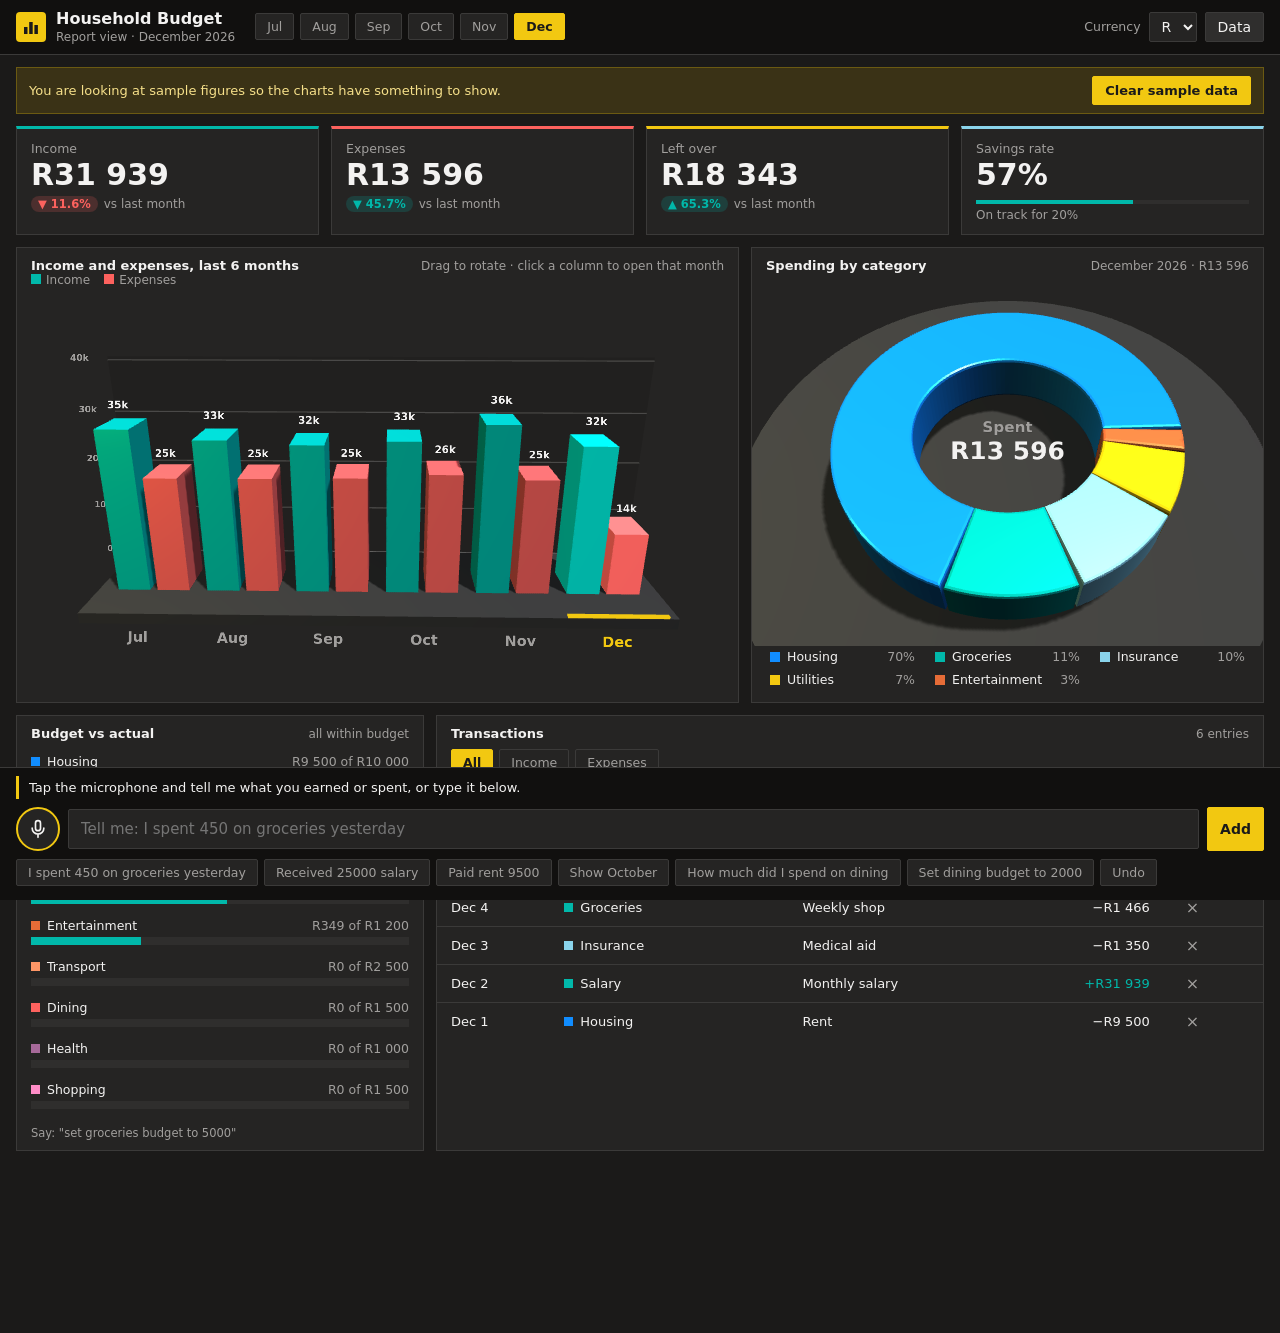
==== site/budget.html @ 0591cc4d "Add J.A.R.V.I.S. HUD page with 3D arc reactor and embedded Household Budget; cyan HUD skin Co-Author" ====
<!DOCTYPE html>
<html lang="en">
<head>
<meta charset="utf-8">
<meta name="viewport" content="width=device-width, initial-scale=1">
<title>Household Budget 3D</title>
<style>
/* Layout idea: Power BI report canvas. Header with slicers, KPI cards, two 3D visuals, budget bars, transaction table, talk bar pinned at the bottom. */
:root{
  --canvas:#1b1a19; --tile:#252423; --tile2:#2f2e2d; --line:#3b3a39;
  --text:#f3f2f1; --muted:#a19f9d; --accent:#f2c811; --good:#01b8aa; --bad:#fd625e; --warn:#fe9666;
  --font:"Segoe UI","Selawik",system-ui,-apple-system,"Helvetica Neue",Arial,sans-serif;
  color-scheme:dark;
}
*{box-sizing:border-box}
html,body{margin:0;background:var(--canvas);color:var(--text);font-family:var(--font);font-size:14px;-webkit-text-size-adjust:100%}
body{padding-bottom:170px}
button,input,select,textarea{font:inherit;color:inherit}
button{cursor:pointer}
:focus-visible{outline:2px solid var(--accent);outline-offset:2px}
.num{font-variant-numeric:tabular-nums}

header{display:flex;flex-wrap:wrap;align-items:center;gap:12px 20px;padding:10px 16px;background:#11100f;border-bottom:1px solid var(--line);position:sticky;top:0;z-index:20}
.brand{display:flex;align-items:center;gap:10px;min-width:0}
.logo{width:30px;height:30px;border-radius:4px;background:var(--accent);display:grid;place-items:center}
.brand h1{font-size:16px;font-weight:600;margin:0;line-height:1.1}
.brand small{color:var(--muted);font-size:12px}
.slicers{display:flex;flex-wrap:wrap;gap:6px;align-items:center;flex:1}
.chip{background:var(--tile);border:1px solid var(--line);border-radius:2px;padding:5px 11px;font-size:12.5px;color:var(--muted)}
.chip:hover{border-color:var(--muted);color:var(--text)}
.chip[aria-pressed="true"]{background:var(--accent);border-color:var(--accent);color:#1b1a19;font-weight:600}
.tools{display:flex;gap:8px;align-items:center;flex-wrap:wrap}
select{background:var(--tile);border:1px solid var(--line);border-radius:2px;padding:5px 8px}
details.data{position:relative}
details.data summary{list-style:none;cursor:pointer}
details.data summary::-webkit-details-marker{display:none}
details.data .pop{position:absolute;right:0;top:36px;width:min(320px,86vw);background:var(--tile2);border:1px solid var(--line);padding:12px;display:grid;gap:8px;z-index:30;box-shadow:0 12px 32px rgba(0,0,0,.5)}
.pop textarea{width:100%;height:80px;background:var(--canvas);border:1px solid var(--line);padding:6px;font-size:12px;resize:vertical}
.btn{background:var(--tile2);border:1px solid var(--line);border-radius:2px;padding:6px 12px}
.btn:hover{border-color:var(--accent)}
.btn.primary{background:var(--accent);color:#1b1a19;border-color:var(--accent);font-weight:600}

.sample{display:none;margin:12px 16px 0;padding:8px 12px;background:#3a3216;border:1px solid #6b5a12;color:#f6e08a;font-size:13px;align-items:center;gap:12px;flex-wrap:wrap}
.sample.on{display:flex}
.sample button{margin-left:auto}

main{padding:12px 16px;display:grid;gap:12px;grid-template-columns:repeat(12,minmax(0,1fr))}
.tile{background:var(--tile);border:1px solid var(--line);min-width:0;display:flex;flex-direction:column}
.tile>h2{margin:0;padding:10px 14px 0;font-size:13px;font-weight:600;display:flex;justify-content:space-between;gap:8px;align-items:center}
.tile>h2 span{color:var(--muted);font-weight:400;font-size:12px}
.kpi{grid-column:span 3;padding:12px 14px;gap:2px}
.kpi .l{color:var(--muted);font-size:12.5px}
.kpi .v{font-size:30px;font-weight:600;line-height:1.15}
.kpi .d{font-size:12px;color:var(--muted);display:flex;gap:6px;align-items:center;margin-top:2px}
.pill{padding:1px 7px;border-radius:9px;font-size:11.5px;font-weight:600}
.pill.good{background:rgba(1,184,170,.18);color:var(--good)}
.pill.bad{background:rgba(253,98,94,.18);color:var(--bad)}
.pill.flat{background:var(--tile2);color:var(--muted)}
.kpi .bar{height:4px;background:var(--tile2);margin-top:6px}
.kpi .bar i{display:block;height:100%;background:var(--good)}
.kpi.inc{border-top:3px solid var(--good)}.kpi.exp{border-top:3px solid var(--bad)}.kpi.net{border-top:3px solid var(--accent)}.kpi.rate{border-top:3px solid #8ad4eb}

.vis{position:relative;flex:1;min-height:340px;touch-action:pan-y}
.vis canvas{display:block;width:100%;height:100%;cursor:grab}
.vis canvas:active{cursor:grabbing}
.nogl{padding:24px;color:var(--muted)}
.tip{position:absolute;pointer-events:none;background:#11100f;border:1px solid var(--line);padding:6px 9px;font-size:12px;white-space:nowrap;opacity:0;transform:translate(10px,10px);z-index:5}
.tip b{display:block;font-size:13px}
.legend{display:flex;gap:14px;font-size:12px;color:var(--muted);padding:0 14px 10px}
.legend i{display:inline-block;width:10px;height:10px;margin-right:5px}
.hint{color:var(--muted);font-size:11.5px;padding:0 14px 10px}
.c-bars{grid-column:span 7}
.c-donut{grid-column:span 5}
.dleg{display:grid;grid-template-columns:repeat(auto-fill,minmax(150px,1fr));gap:2px 12px;padding:0 14px 12px}
.dleg button{background:none;border:0;border-radius:2px;display:flex;align-items:center;gap:7px;padding:3px 4px;text-align:left;font-size:12.5px;width:100%}
.dleg button:hover,.dleg button.on{background:var(--tile2)}
.dleg i{width:10px;height:10px;flex:none}
.dleg em{margin-left:auto;font-style:normal;color:var(--muted)}

.c-bud{grid-column:span 4}
.c-tx{grid-column:span 8}
.brow{padding:7px 14px;display:grid;gap:4px}
.brow .t{display:flex;justify-content:space-between;gap:8px;font-size:12.5px}
.brow .t span:last-child{color:var(--muted)}
.brow .track{height:8px;background:var(--tile2);position:relative}
.brow .track i{position:absolute;inset:0 auto 0 0}
.bwrap{padding:6px 0 10px;max-height:420px;overflow:auto}
.txhead{display:flex;flex-wrap:wrap;gap:6px;padding:8px 14px 0;align-items:center}
.twrap{overflow:auto;max-height:420px;margin-top:8px}
table{border-collapse:collapse;width:100%;font-size:13px}
th{position:sticky;top:0;background:var(--tile2);text-align:left;font-weight:600;padding:7px 14px;color:var(--muted);font-size:12px;white-space:nowrap}
td{padding:7px 14px;border-top:1px solid var(--line);white-space:nowrap}
td.r,th.r{text-align:right}
td.note{white-space:normal;min-width:120px}
.dot{display:inline-block;width:9px;height:9px;margin-right:7px}
.in{color:var(--good)}.out{color:var(--text)}
tr.flash td{animation:fl 1.6s ease-out}
@keyframes fl{from{background:rgba(242,200,17,.35)}to{background:transparent}}
.del{background:none;border:0;color:var(--muted);padding:2px 8px;font-size:16px}
.del:hover{color:var(--bad)}
.empty{padding:24px 14px;color:var(--muted)}

.talk{position:fixed;left:0;right:0;bottom:0;background:#11100f;border-top:1px solid var(--line);z-index:40;padding:8px 16px 12px}
.feed{display:flex;flex-direction:column;gap:4px;max-height:84px;overflow:hidden;justify-content:flex-end;margin-bottom:8px;font-size:13px}
.msg{padding:4px 10px;max-width:min(760px,100%);border-left:3px solid var(--line);color:var(--muted)}
.msg.bot{border-left-color:var(--accent);color:var(--text)}
.row{display:flex;gap:8px;align-items:center}
.row input[type=text]{flex:1;min-width:0;background:var(--tile);border:1px solid var(--line);padding:10px 12px;border-radius:2px;font-size:15px}
.mic{width:44px;height:44px;border-radius:50%;border:2px solid var(--accent);background:var(--tile);display:grid;place-items:center;flex:none;position:relative}
.mic.live{background:var(--accent);color:#1b1a19}
.mic.live::after{content:"";position:absolute;inset:-7px;border-radius:50%;border:2px solid var(--accent);animation:pulse 1.2s infinite}
@keyframes pulse{from{transform:scale(.9);opacity:.9}to{transform:scale(1.25);opacity:0}}
.sugg{display:flex;gap:6px;margin-top:8px;overflow-x:auto;padding-bottom:2px}
.sugg .chip{white-space:nowrap;flex:none}

@media (max-width:1000px){
  .kpi{grid-column:span 6}
  .c-bars,.c-donut,.c-bud,.c-tx{grid-column:span 12}
}
@media (max-width:520px){
  .kpi .v{font-size:24px}
  .vis{min-height:300px}
  .logo{display:none}
}
@media (prefers-reduced-motion:reduce){tr.flash td{animation:none}.mic.live::after{animation:none}}
</style>
</head>
<body>
<header>
  <div class="brand">
    <div class="logo" aria-hidden="true"><svg width="18" height="18" viewBox="0 0 18 18"><rect x="2" y="9" width="3.5" height="7" fill="#1b1a19"/><rect x="7.2" y="4" width="3.5" height="12" fill="#1b1a19"/><rect x="12.4" y="7" width="3.5" height="9" fill="#1b1a19"/></svg></div>
    <div><h1>Household Budget</h1><small id="sub">Report view</small></div>
  </div>
  <div class="slicers" id="slicers" role="group" aria-label="Month"></div>
  <div class="tools">
    <label for="cur" class="chip" style="border:0;background:none;padding:0">Currency</label>
    <select id="cur"><option>R</option><option>€</option><option>$</option><option>£</option></select>
    <details class="data">
      <summary class="btn">Data</summary>
      <div class="pop">
        <button class="btn" id="copyb">Copy backup</button>
        <textarea id="backup" placeholder="Paste a backup here to restore" aria-label="Backup text"></textarea>
        <button class="btn" id="restore">Restore from text</button>
        <small style="color:var(--muted)">Entries are saved in this browser. Copy a backup now and then.</small>
      </div>
    </details>
  </div>
</header>

<div class="sample" id="sample"><span>You are looking at sample figures so the charts have something to show.</span><button class="btn primary" id="clearsample">Clear sample data</button></div>

<main>
  <section class="tile kpi inc"><div class="l">Income</div><div class="v num" id="k-inc">0</div><div class="d" id="d-inc"></div></section>
  <section class="tile kpi exp"><div class="l">Expenses</div><div class="v num" id="k-exp">0</div><div class="d" id="d-exp"></div></section>
  <section class="tile kpi net"><div class="l">Left over</div><div class="v num" id="k-net">0</div><div class="d" id="d-net"></div></section>
  <section class="tile kpi rate"><div class="l">Savings rate</div><div class="v num" id="k-rate">0%</div><div class="bar"><i id="b-rate" style="width:0"></i></div><div class="d" id="d-rate"></div></section>

  <section class="tile c-bars">
    <h2>Income and expenses, last 6 months <span>Drag to rotate · click a column to open that month</span></h2>
    <div class="legend"><span><i style="background:#01b8aa"></i>Income</span><span><i style="background:#fd625e"></i>Expenses</span></div>
    <div class="vis" id="vis-bars"><div class="tip" id="tip-bars"></div></div>
  </section>

  <section class="tile c-donut">
    <h2>Spending by category <span id="don-sub"></span></h2>
    <div class="vis" id="vis-donut" style="min-height:300px"><div class="tip" id="tip-donut"></div></div>
    <div class="dleg" id="dleg"></div>
  </section>

  <section class="tile c-bud">
    <h2>Budget vs actual <span id="bud-sub"></span></h2>
    <div class="bwrap" id="bud"></div>
    <div class="hint">Say: "set groceries budget to 5000"</div>
  </section>

  <section class="tile c-tx">
    <h2>Transactions <span id="tx-sub"></span></h2>
    <div class="txhead" id="txhead"></div>
    <div class="twrap"><table><thead><tr><th>Date</th><th>Category</th><th>Note</th><th class="r">Amount</th><th></th></tr></thead><tbody id="tbody"></tbody></table><div class="empty" id="txempty" hidden>No entries match. Tell me what you earned or spent.</div></div>
  </section>
</main>

<div class="talk">
  <div class="feed" id="feed" aria-live="polite"></div>
  <div class="row">
    <button class="mic" id="mic" aria-label="Start voice entry" hidden><svg width="20" height="20" viewBox="0 0 24 24" fill="none" stroke="currentColor" stroke-width="2" stroke-linecap="round"><rect x="9" y="2" width="6" height="12" rx="3"/><path d="M5 11a7 7 0 0 0 14 0M12 18v4"/></svg></button>
    <input type="text" id="cmd" autocomplete="off" placeholder="Tell me: I spent 450 on groceries yesterday" aria-label="Type or dictate a command">
    <button class="btn primary" id="send" style="height:44px">Add</button>
  </div>
  <div class="sugg" id="sugg"></div>
</div>

<script src="vendor/three-r128.min.js"></script>
<script>
(function(){
'use strict';
var $=function(s){return document.querySelector(s)};
var p2=function(n){return String(n).padStart(2,'0')};
var MN=['january','february','march','april','may','june','july','august','september','october','november','december'];
var WD=['sunday','monday','tuesday','wednesday','thursday','friday','saturday'];

/* ---------- categories ---------- */
var EXP={
 'Housing':{c:'#118dff',re:/rent|mortgage|\bbond\b|levy|levies|home loan|property|repair|maintenance|plumber|garden/},
 'Insurance':{c:'#8ad4eb',re:/insurance|medical aid|premium|assurance|policy/},
 'Groceries':{c:'#01b8aa',re:/grocer|supermarket|woolworths|checkers|pick n pay|\bspar\b|shoprite|aldi|lidl|colruyt|delhaize|carrefour|food shop|market/},
 'Utilities':{c:'#f2c811',re:/electric|water|internet|wifi|fibre|fiber|phone|airtime|\bdata\b|\bgas\b|utilit|municipal|\brates\b|\bbill/},
 'Transport':{c:'#fe9666',re:/fuel|petrol|diesel|uber|bolt|taxi|\bbus\b|train|parking|\btoll|\bcar\b|licen[cs]e|flight|ticket/},
 'Dining':{c:'#fd625e',re:/restaurant|dinner|lunch|coffee|takeaway|takeout|cafe|café|pizza|burger|breakfast|drinks|eating out|\bbar\b|\bpub\b/},
 'Health':{c:'#a66999',re:/doctor|pharmac|medicine|medical|dentist|hospital|chemist|clinic|gym|optom|glasses/},
 'Entertainment':{c:'#e66c37',re:/movie|cinema|netflix|spotify|subscription|concert|game|holiday|vacation|trip|entertain|dstv|stream|hobby/},
 'Education':{c:'#b58bff',re:/school|\bfees\b|tuition|\bbooks?\b|course|universit|college|uniform|stationery/},
 'Shopping':{c:'#ff8dc7',re:/clothes|clothing|shoes|shopping|amazon|gift|furniture|electronics|shirt|dress|temu/},
 'Debt & Savings':{c:'#9ad27b',re:/loan|credit card|debt|saving|retirement|invest|instal?lment/},
 'Other':{c:'#7f8c8d',re:/$^/}
};
var INC={
 'Freelance':/freelanc|client|invoice|side hustle|consult|gig|commission/,
 'Investments':/dividend|interest|invest|rental|tenant|shares|stock|crypto/,
 'Salary':/salary|wage|pension|pay ?check|paycheque|payday|\bpay\b|bonus|stipend/,
 'Other income':/$^/
};
var CATCOL=function(c){return EXP[c]?EXP[c].c:'#01b8aa'};
var INCRE=/earn|receiv|got paid|salary|wage|pension|income|bonus|pay ?check|paycheque|payday|freelanc|dividend|interest|refund|deposit|sold|rental|tenant|commission|allowance|grant|cashback/;

/* ---------- pure parsing ---------- */
function catOf(text,type){
  var k,map=type==='income'?INC:EXP;
  for(k in map){var re=type==='income'?map[k]:map[k].re;if(re.test(text))return k}
  return type==='income'?'Other income':'Other';
}
var AMT=/(\d{1,3}(?:[ ,]\d{3})+|\d+)(?:\.(\d{1,2}))?\s*(k\b|thousand|grand|m\b|million)?/i;
function parseAmount(str){
  var m=AMT.exec(str);if(!m)return null;
  var n=parseFloat(m[1].replace(/[ ,]/g,'')+(m[2]?'.'+m[2]:''));
  var u=(m[3]||'').toLowerCase();
  if(u==='k'||u==='thousand'||u==='grand')n*=1000;else if(u==='m'||u==='million')n*=1e6;
  return {value:n,text:m[0]};
}
function iso(d){return d.getFullYear()+'-'+p2(d.getMonth()+1)+'-'+p2(d.getDate())}
function addDays(d,n){var x=new Date(d.getFullYear(),d.getMonth(),d.getDate()+n);return x}
function dateFrom(clause,today){
  var m,d;
  if(/day before yesterday/.test(clause))return {iso:iso(addDays(today,-2)),cut:/day before yesterday/};
  if(/yesterday/.test(clause))return {iso:iso(addDays(today,-1)),cut:/yesterday/};
  if(m=/(\d+)\s+days?\s+ago/.exec(clause))return {iso:iso(addDays(today,-parseInt(m[1],10))),cut:/(\d+)\s+days?\s+ago/};
  if(m=/\b(?:last |on |this )?(sunday|monday|tuesday|wednesday|thursday|friday|saturday)\b/.exec(clause)){
    var diff=(today.getDay()-WD.indexOf(m[1])+7)%7;if(diff===0&&/last /.test(m[0]))diff=7;
    return {iso:iso(addDays(today,-diff)),cut:new RegExp(m[0])};
  }
  var mr='('+MN.join('|')+')';
  var re1=new RegExp('\\b(?:on )?(?:the )?(\\d{1,2})(?:st|nd|rd|th)?\\s+(?:of\\s+)?'+mr+'\\b');
  var re2=new RegExp('\\b(?:on )?'+mr+'\\s+(\\d{1,2})(?:st|nd|rd|th)?\\b');
  var mo,day;
  if(m=re1.exec(clause)){day=+m[1];mo=MN.indexOf(m[2]);}
  else if(m=re2.exec(clause)){mo=MN.indexOf(m[1]);day=+m[2];}
  if(m&&day>=1&&day<=31){
    var y=today.getFullYear();d=new Date(y,mo,day);if(d>today)d=new Date(y-1,mo,day);
    return {iso:iso(d),cut:new RegExp(m[0])};
  }
  if(m=/\bon (?:the )?(\d{1,2})(?:st|nd|rd|th)\b/.exec(clause)||/\b(\d{1,2})(?:st|nd|rd|th)\b/.exec(clause)){
    day=+m[1];d=new Date(today.getFullYear(),today.getMonth(),day);if(d>today)d=new Date(today.getFullYear(),today.getMonth()-1,day);
    return {iso:iso(d),cut:new RegExp(m[0])};
  }
  if(/\btoday\b|\bthis morning\b|\btonight\b/.test(clause))return {iso:iso(today),cut:/today|this morning|tonight/};
  return null;
}
var STOP=/\b(i|we|my|our|the|a|an|of|to|on|for|from|at|in|just|spent|spend|paid|pay|bought|buy|got|get|received|receive|earned|earn|add|added|expense|income|cost|me|was|were|is|rands?|euros?|dollars?|pounds?|bucks|and|with|today|yesterday|please|new)\b/g;
function parseEntries(text,today){
  var clauses=text.toLowerCase().split(/\s*(?:,(?!\d{3}\b)|;|\band then\b|\bthen\b|\balso\b|\band\b)\s*/);
  var out=[];
  clauses.forEach(function(c){
    if(!c)return;
    c=c.replace(/[€$£]\s*(?=\d)/g,'').replace(/\br\s*(?=\d)/g,'');
    var dt=dateFrom(c,today),cl=c;
    if(dt)cl=c.replace(dt.cut,' ');
    var a=parseAmount(cl);if(!a||a.value<=0)return;
    var type=INCRE.test(c)&&!/\b(paid|spent|bought)\b/.test(c.replace(/got paid/,''))||/got paid|received/.test(c)?'income':'expense';
    if(/\b(rent|bill|fee)\b/.test(c)&&/\b(paid|pay)\b/.test(c)&&!/got paid/.test(c))type='expense';
    var cat=catOf(c,type);
    var note=cl.replace(a.text,' ').replace(STOP,' ').replace(/\s+/g,' ').trim();
    if(!note)note=cat;
    note=note.charAt(0).toUpperCase()+note.slice(1);
    out.push({type:type,amount:Math.round(a.value*100)/100,cat:cat,note:note,date:dt?dt.iso:iso(today)});
  });
  return out;
}

/* ---------- state ---------- */
var S=null;
function mkOf(d){return d.getFullYear()+'-'+p2(d.getMonth()+1)}
function seed(){
  var r=7,rnd=function(){r=(r*16807)%2147483647;return r/2147483647};
  var tx=[],id=1,today=new Date();
  for(var k=5;k>=0;k--){
    (function(k){
      var d0=new Date(today.getFullYear(),today.getMonth()-k,1),y=d0.getFullYear(),m=d0.getMonth();
      var last=k===0?today.getDate():new Date(y,m+1,0).getDate();
      var add=function(type,cat,note,day,amt){if(day>last)return;tx.push({id:id++,type:type,cat:cat,note:note,amount:Math.round(amt),date:y+'-'+p2(m+1)+'-'+p2(day),sample:true})};
      add('income','Salary','Monthly salary',2,31500+rnd()*500);
      if(rnd()>.35)add('income','Freelance','Design client',14,2500+rnd()*3000);
      if(k%2===0)add('income','Investments','Dividends',19,600+rnd()*500);
      add('expense','Housing','Rent',1,9500);
      add('expense','Insurance','Medical aid',3,1350);
      add('expense','Utilities','Electricity',6,900+rnd()*400);
      add('expense','Utilities','Fibre internet',8,899);
      [4,11,18,25].forEach(function(dd){add('expense','Groceries','Weekly shop',dd,1100+rnd()*900)});
      [7,21].forEach(function(dd){add('expense','Transport','Fuel',dd,850+rnd()*300)});
      [9,16,23].forEach(function(dd){add('expense','Dining','Eating out',dd,250+rnd()*450)});
      add('expense','Health','Pharmacy',12,200+rnd()*400);
      add('expense','Entertainment','Streaming',5,349);
      if(rnd()>.5)add('expense','Entertainment','Weekend trip',20,1200+rnd()*800);
      add('expense','Shopping','Clothes',15,400+rnd()*1200);
    })(k);
  }
  return {v:1,tx:tx,nextId:id,currency:'R',month:mkOf(today),sample:true,
    budgets:{Housing:10000,Groceries:4500,Utilities:1800,Transport:2500,Dining:1500,Health:1000,Insurance:1500,Entertainment:1200,Shopping:1500}};
}
function load(){
  try{var s=JSON.parse(localStorage.getItem('hbudget3d'));if(s&&Array.isArray(s.tx))return s}catch(e){}
  return seed();
}
function save(){try{localStorage.setItem('hbudget3d',JSON.stringify(S))}catch(e){}}
S=load();
var catFilter=null,typeFilter='all',flashId=null;

/* ---------- derived ---------- */
function shiftMonth(mk,n){var y=+mk.slice(0,4),m=+mk.slice(5,7)-1+n;return mkOf(new Date(y,m,1))}
function lastMonths(mk,n){var a=[];for(var i=n-1;i>=0;i--)a.push(shiftMonth(mk,-i));return a}
function totals(mk){
  var inc=0,exp=0,by={};
  S.tx.forEach(function(t){
    if(t.date.slice(0,7)!==mk)return;
    if(t.type==='income')inc+=t.amount;else{exp+=t.amount;by[t.cat]=(by[t.cat]||0)+t.amount}
  });
  return {inc:inc,exp:exp,by:by};
}
function mLabel(mk,long){var d=new Date(+mk.slice(0,4),+mk.slice(5,7)-1,1);return d.toLocaleString('en',long?{month:'long',year:'numeric'}:{month:'short'})}
function money(n){var neg=n<0;var s=Math.round(Math.abs(n)).toString().replace(/\B(?=(\d{3})+(?!\d))/g,' ');return (neg?'-':'')+S.currency+s}
function compact(n){if(n>=1e6)return (n/1e6).toFixed(1)+'M';if(n>=1e4)return Math.round(n/1e3)+'k';if(n>=1e3)return (n/1e3).toFixed(1).replace('.0','')+'k';return String(Math.round(n))}
function esc(s){return String(s).replace(/[&<>"]/g,function(c){return {'&':'&amp;','<':'&lt;','>':'&gt;','"':'&quot;'}[c]})}

/* ---------- rendering (DOM) ---------- */
function delta(el,cur,prev,upGood){
  if(!prev&&!cur){el.innerHTML='<span class="pill flat">no data</span>';return}
  if(!prev){el.innerHTML='<span class="pill flat">new</span> vs last month';return}
  var pc=(cur-prev)/Math.abs(prev)*100,good=upGood?pc>=0:pc<=0;
  var cls=Math.abs(pc)<0.5?'flat':good?'good':'bad';
  el.innerHTML='<span class="pill '+cls+'">'+(pc>=0?'▲ ':'▼ ')+Math.abs(pc).toFixed(1)+'%</span> vs last month';
}
function renderKpis(){
  var t=totals(S.month),p=totals(shiftMonth(S.month,-1)),net=t.inc-t.exp,pn=p.inc-p.exp;
  $('#k-inc').textContent=money(t.inc);$('#k-exp').textContent=money(t.exp);$('#k-net').textContent=money(net);
  $('#k-net').style.color=net<0?'var(--bad)':'var(--text)';
  delta($('#d-inc'),t.inc,p.inc,true);delta($('#d-exp'),t.exp,p.exp,false);delta($('#d-net'),net,pn,true);
  var rate=t.inc>0?net/t.inc*100:0;
  $('#k-rate').textContent=(t.inc>0?rate.toFixed(0):'0')+'%';
  $('#b-rate').style.width=Math.max(0,Math.min(100,rate))+'%';
  $('#b-rate').style.background=rate<0?'var(--bad)':'var(--good)';
  $('#d-rate').textContent=t.inc>0?(rate>=20?'On track for 20%':'Target is 20% of income'):'No income recorded';
}
function renderSlicers(){
  var box=$('#slicers');box.innerHTML='';
  lastMonths(mkOf(new Date()),6).forEach(function(mk){
    var b=document.createElement('button');b.className='chip';b.textContent=mLabel(mk,false)+(mk.slice(5)==='01'?' '+mk.slice(0,4):'');
    b.setAttribute('aria-pressed',mk===S.month?'true':'false');
    b.onclick=function(){S.month=mk;commit()};box.appendChild(b);
  });
  if(lastMonths(mkOf(new Date()),6).indexOf(S.month)<0){
    var o=document.createElement('button');o.className='chip';o.textContent=mLabel(S.month,true);o.setAttribute('aria-pressed','true');box.appendChild(o);
  }
  $('#sub').textContent='Report view · '+mLabel(S.month,true);
  $('#cur').value=S.currency;
}
function renderBudgets(){
  var t=totals(S.month),box=$('#bud'),cats=Object.keys(EXP).filter(function(c){return S.budgets[c]||t.by[c]});
  var over=0;box.innerHTML='';
  cats.sort(function(a,b){return (t.by[b]||0)-(t.by[a]||0)}).forEach(function(c){
    var sp=t.by[c]||0,bu=S.budgets[c]||0,pc=bu?sp/bu*100:0;
    var col=!bu?'#7f8c8d':pc>100?'var(--bad)':pc>=80?'var(--warn)':'var(--good)';
    if(bu&&pc>100)over++;
    var d=document.createElement('div');d.className='brow';
    d.innerHTML='<div class="t"><span><span class="dot" style="background:'+CATCOL(c)+'"></span>'+c+'</span><span class="num">'+money(sp)+(bu?' of '+money(bu):' · no budget')+'</span></div>'+
      '<div class="track"><i style="width:'+(bu?Math.min(100,pc):0)+'%;background:'+col+'"></i></div>';
    box.appendChild(d);
  });
  if(!cats.length)box.innerHTML='<div class="empty">No spending this month.</div>';
  $('#bud-sub').textContent=over?over+' over budget':'all within budget';
}
function renderTable(){
  var rows=S.tx.filter(function(t){
    return t.date.slice(0,7)===S.month&&(typeFilter==='all'||t.type===typeFilter)&&(!catFilter||t.cat===catFilter);
  }).sort(function(a,b){return a.date<b.date?1:a.date>b.date?-1:b.id-a.id});
  var tb=$('#tbody');tb.innerHTML='';
  rows.forEach(function(t){
    var tr=document.createElement('tr');if(t.id===flashId)tr.className='flash';
    var dd=new Date(t.date+'T00:00:00').toLocaleDateString('en',{day:'numeric',month:'short'});
    tr.innerHTML='<td class="num">'+dd+'</td><td><span class="dot" style="background:'+CATCOL(t.cat)+'"></span>'+esc(t.cat)+'</td><td class="note">'+esc(t.note)+'</td><td class="r num '+(t.type==='income'?'in':'out')+'">'+(t.type==='income'?'+':'−')+money(t.amount)+'</td><td><button class="del" aria-label="Delete entry">×</button></td>';
    tr.querySelector('.del').onclick=function(){S.tx=S.tx.filter(function(x){return x.id!==t.id});commit();say('bot','Deleted '+t.note+' ('+money(t.amount)+').')};
    tb.appendChild(tr);
  });
  $('#txempty').hidden=rows.length>0;
  $('#tx-sub').textContent=rows.length+' entries';
  var h=$('#txhead');h.innerHTML='';
  [['all','All'],['income','Income'],['expense','Expenses']].forEach(function(x){
    var b=document.createElement('button');b.className='chip';b.textContent=x[1];b.setAttribute('aria-pressed',typeFilter===x[0]?'true':'false');
    b.onclick=function(){typeFilter=x[0];renderTable()};h.appendChild(b);
  });
  if(catFilter){var c=document.createElement('button');c.className='chip';c.setAttribute('aria-pressed','true');c.textContent=catFilter+' ×';c.onclick=function(){catFilter=null;commit()};h.appendChild(c)}
}
function renderLegend(){
  var t=totals(S.month),cats=Object.keys(t.by).sort(function(a,b){return t.by[b]-t.by[a]}),box=$('#dleg');box.innerHTML='';
  cats.forEach(function(c){
    var b=document.createElement('button');if(catFilter===c)b.className='on';
    b.innerHTML='<i style="background:'+CATCOL(c)+'"></i>'+c+'<em class="num">'+(t.by[c]/t.exp*100).toFixed(0)+'%</em>';
    b.onclick=function(){catFilter=catFilter===c?null:c;commit()};
    b.onmouseenter=function(){if(donut)donut.hoverCat=c};b.onmouseleave=function(){if(donut)donut.hoverCat=null};
    box.appendChild(b);
  });
  $('#don-sub').textContent=mLabel(S.month,true)+' · '+money(t.exp);
}
function renderAll(){
  renderSlicers();renderKpis();renderBudgets();renderLegend();renderTable();
  $('#sample').classList.toggle('on',!!S.sample&&S.tx.some(function(t){return t.sample}));
  if(bars)bars.rebuild();if(donut)donut.rebuild();
}
function commit(){save();renderAll()}

/* ---------- 3D ---------- */
var reduced=window.matchMedia&&matchMedia('(prefers-reduced-motion: reduce)').matches;
var stages=[],bars=null,donut=null;
function clamp(v,a,b){return Math.max(a,Math.min(b,v))}
function dispose(g){
  g.traverse(function(o){if(o.geometry)o.geometry.dispose();if(o.material){if(o.material.map)o.material.map.dispose();o.material.dispose()}});
  while(g.children.length)g.remove(g.children[0]);
}
function sprite(lines,opt){
  opt=opt||{};lines=[].concat(lines);
  var sizes=opt.sizes||[30],cols=opt.colors||[opt.color||'#c8c6c4'];
  var c=document.createElement('canvas'),x=c.getContext('2d'),W=0,H=0,i;
  for(i=0;i<lines.length;i++){x.font=(opt.weight||'600')+' '+(sizes[i]||sizes[0])+'px "Segoe UI",system-ui,sans-serif';W=Math.max(W,x.measureText(lines[i]).width);H+=(sizes[i]||sizes[0])*1.3}
  c.width=Math.ceil(W+16);c.height=Math.ceil(H+10);x=c.getContext('2d');x.textAlign='center';x.textBaseline='top';
  var y=5;
  for(i=0;i<lines.length;i++){x.font=(opt.weight||'600')+' '+(sizes[i]||sizes[0])+'px "Segoe UI",system-ui,sans-serif';x.fillStyle=cols[i]||cols[0];x.fillText(lines[i],c.width/2,y);y+=(sizes[i]||sizes[0])*1.3}
  var tex=new THREE.CanvasTexture(c);tex.minFilter=THREE.LinearFilter;tex.generateMipmaps=false;
  var sp=new THREE.Sprite(new THREE.SpriteMaterial({map:tex,transparent:true,depthWrite:false}));
  var k=opt.scale||0.011;sp.scale.set(c.width*k,c.height*k,1);return sp;
}
function makeStage(host,tipEl,o){
  if(typeof THREE==='undefined'){host.insertAdjacentHTML('afterbegin','<p class="nogl">The 3D library could not load. Check your connection and reload.</p>');return null}
  var renderer;
  try{renderer=new THREE.WebGLRenderer({antialias:true,alpha:true})}catch(e){host.insertAdjacentHTML('afterbegin','<p class="nogl">3D charts need WebGL, which this browser has turned off.</p>');return null}
  renderer.setPixelRatio(Math.min(window.devicePixelRatio||1,2));
  renderer.shadowMap.enabled=true;renderer.shadowMap.type=THREE.PCFSoftShadowMap;
  host.insertBefore(renderer.domElement,host.firstChild);
  var scene=new THREE.Scene(),camera=new THREE.PerspectiveCamera(o.fov,1,0.1,100),root=new THREE.Group();scene.add(root);
  scene.add(new THREE.HemisphereLight(0xbcd2ff,0x1a1a1a,0.75));
  var sun=new THREE.DirectionalLight(0xffffff,0.95);sun.position.set(5,11,8);sun.castShadow=true;
  sun.shadow.mapSize.set(1024,1024);var sc=sun.shadow.camera;sc.left=-12;sc.right=12;sc.top=12;sc.bottom=-12;sc.near=1;sc.far=40;scene.add(sun);
  var rim=new THREE.PointLight(0xf2c811,0.45,40);rim.position.set(-9,5,6);scene.add(rim);
  var st={scene:scene,camera:camera,root:root,renderer:renderer,yaw:0,pitch:o.pitch,ty:0,tp:o.pitch,last:-1e9,visible:true,pick:[],ray:new THREE.Raycaster(),ptr:new THREE.Vector2(),hover:null,dist:o.dist,onHover:null,onClick:null,tick:null};
  function resize(){
    var w=host.clientWidth,h=host.clientHeight;if(!w||!h)return;
    renderer.setSize(w,h,false);camera.aspect=w/h;
    var k=o.fit?Math.max(1,o.fit/camera.aspect):1;
    camera.position.set(0,o.h*k,st.dist*k);camera.lookAt(0,o.look,0);camera.updateProjectionMatrix();
  }
  if(window.ResizeObserver)new ResizeObserver(resize).observe(host);else window.addEventListener('resize',resize);
  resize();
  if(window.IntersectionObserver)new IntersectionObserver(function(e){st.visible=e[0].isIntersecting}).observe(host);
  var dom=renderer.domElement,down=null,moved=0;
  dom.addEventListener('pointerdown',function(e){down={x:e.clientX,y:e.clientY};moved=0;st.last=performance.now();try{dom.setPointerCapture(e.pointerId)}catch(_){}});
  dom.addEventListener('pointermove',function(e){
    var r=dom.getBoundingClientRect();
    if(down){
      var dx=e.clientX-down.x,dy=e.clientY-down.y;down={x:e.clientX,y:e.clientY};moved+=Math.abs(dx)+Math.abs(dy);
      st.ty=clamp(st.ty+dx*0.008,-1.2,1.2);st.tp=clamp(st.tp+dy*0.005,-0.1,0.9);st.last=performance.now();
    }
    st.ptr.x=((e.clientX-r.left)/r.width)*2-1;st.ptr.y=-((e.clientY-r.top)/r.height)*2+1;
    st.ray.setFromCamera(st.ptr,camera);
    var hit=st.ray.intersectObjects(st.pick,false)[0]||null;
    st.hover=hit?hit.object:null;dom.style.cursor=hit?'pointer':(down?'grabbing':'grab');
    if(st.onHover)st.onHover(st.hover,e.clientX-r.left,e.clientY-r.top);
  });
  dom.addEventListener('pointerup',function(){if(moved<5&&st.onClick)st.onClick(st.hover);down=null});
  dom.addEventListener('pointercancel',function(){down=null});
  dom.addEventListener('pointerleave',function(){st.hover=null;if(st.onHover)st.onHover(null,0,0)});
  st.tip=function(html,x,y){tipEl.style.opacity=html?1:0;if(html){tipEl.innerHTML=html;tipEl.style.left=x+'px';tipEl.style.top=y+'px'}};
  stages.push(st);return st;
}
var now0=performance.now();
function loop(t){
  requestAnimationFrame(loop);
  stages.forEach(function(st){
    if(!st.visible)return;
    var sway=(!reduced&&performance.now()-st.last>4000)?Math.sin((t-now0)/2600)*0.16:0;
    st.yaw+=(st.ty+sway-st.yaw)*0.08;st.pitch+=(st.tp-st.pitch)*0.08;
    st.root.rotation.y=st.yaw;st.root.rotation.x=st.pitch;
    if(st.tick)st.tick(t);
    st.renderer.render(st.scene,st.camera);
  });
}

function niceMax(v){var e=Math.pow(10,Math.floor(Math.log10(v/4))),fs=[1,2,2.5,5,10],i;for(i=0;i<fs.length;i++)if(fs[i]*e*4>=v)return fs[i]*e*4;return 40*e}

function initBars(){
  var st=makeStage($('#vis-bars'),$('#tip-bars'),{fov:36,pitch:0.12,dist:17,h:6.4,look:2.4,fit:1.75});
  if(!st)return null;
  var grp=new THREE.Group();st.root.add(grp);st.root.position.y=0;
  var cur={},items=[],months=[];
  st.rebuild=function(){
    dispose(grp);items=[];st.pick=[];
    months=lastMonths(S.month,6);var data=months.map(totals);
    var mx=niceMax(Math.max(1,Math.max.apply(null,data.map(function(d){return Math.max(d.inc,d.exp)})))),H=6,k=H/mx;
    var floor=new THREE.Mesh(new THREE.BoxGeometry(15.6,0.3,4),new THREE.MeshStandardMaterial({color:0x2d2c2b,roughness:.8,metalness:.1}));
    floor.position.set(0,-0.15,0);floor.receiveShadow=true;grp.add(floor);
    var wall=new THREE.Mesh(new THREE.PlaneGeometry(15.6,H+0.2),new THREE.MeshBasicMaterial({color:0x1f1e1d,transparent:true,opacity:.55}));
    wall.position.set(0,H/2,-1.95);grp.add(wall);
    for(var i=0;i<=4;i++){
      var y=H*i/4,ln=new THREE.Mesh(new THREE.BoxGeometry(15.6,0.03,0.03),new THREE.MeshBasicMaterial({color:i?0x4a4948:0x6b6a69}));
      ln.position.set(0,y,-1.95);grp.add(ln);
      var lb=sprite(compact(mx*i/4),{sizes:[26],color:'#a19f9d',scale:0.01});lb.position.set(-8.6,y,-1.9);grp.add(lb);
    }
    months.forEach(function(mk,idx){
      var gx=(idx-2.5)*2.5,sel=mk===S.month;
      [['inc',0x01b8aa,-0.55],['exp',0xfd625e,0.55]].forEach(function(s){
        var val=data[idx][s[0]],key=mk+s[0],target=val*k;
        if(cur[key]===undefined)cur[key]=0;
        var m=new THREE.Mesh(new THREE.BoxGeometry(0.9,1,1.3),new THREE.MeshStandardMaterial({color:s[1],metalness:.2,roughness:.35,emissive:s[1],emissiveIntensity:sel?.32:.06}));
        m.castShadow=true;m.receiveShadow=true;m.position.set(gx+s[2],0,0.05);
        m.userData={mk:mk,kind:s[0],val:val,target:target,key:key};
        grp.add(m);st.pick.push(m);
        var lab=sprite(val?compact(val):'',{sizes:[26],color:'#f3f2f1',scale:0.0105});grp.add(lab);
        items.push({m:m,lab:lab,key:key});
      });
      var ml=sprite(mLabel(mk,false),{sizes:[30],color:sel?'#f2c811':'#a19f9d',scale:0.0125});ml.position.set(gx,-0.7,2.15);grp.add(ml);
      if(sel){var mark=new THREE.Mesh(new THREE.BoxGeometry(2.6,0.06,0.12),new THREE.MeshBasicMaterial({color:0xf2c811}));mark.position.set(gx,0.04,1.95);grp.add(mark)}
    });
  };
  st.tick=function(){
    items.forEach(function(it){
      var tg=it.m.userData.target,c=cur[it.key];
      c+=(tg-c)*(reduced?1:0.1);if(Math.abs(tg-c)<0.002)c=tg;cur[it.key]=c;
      var h=Math.max(c,0.001);it.m.scale.y=h;it.m.position.y=h/2;
      it.lab.position.set(it.m.position.x,h+0.45,0.1);
    });
  };
  st.onHover=function(o,x,y){
    if(!o){st.tip('');return}
    var u=o.userData;st.tip('<b>'+mLabel(u.mk,true)+'</b>'+(u.kind==='inc'?'Income ':'Expenses ')+money(u.val),x,y);
  };
  st.onClick=function(o){if(o&&o.userData.mk!==S.month){S.month=o.userData.mk;commit()}};
  return st;
}

function initDonut(){
  var st=makeStage($('#vis-donut'),$('#tip-donut'),{fov:38,pitch:0.62,dist:9.5,h:3.4,look:0,fit:1.2});
  if(!st)return null;
  var ring=new THREE.Group(),segs=[],label=null,anim=0;st.root.add(ring);ring.rotation.x=-Math.PI/2;
  st.hoverCat=null;
  var ground=new THREE.Mesh(new THREE.CircleGeometry(5.2,64),new THREE.MeshStandardMaterial({color:0x2a2928,roughness:.9}));
  ground.rotation.x=-Math.PI/2;ground.position.y=-0.55;ground.receiveShadow=true;st.root.add(ground);
  st.rebuild=function(){
    dispose(ring);if(label){st.root.remove(label);label.material.map.dispose();label.material.dispose()}
    segs=[];st.pick=[];anim=0;
    var t=totals(S.month),cats=Object.keys(t.by).sort(function(a,b){return t.by[b]-t.by[a]}),R=3,r=1.7,D=0.9;
    var list=cats.length?cats.map(function(c){return {c:c,v:t.by[c],col:CATCOL(c)}}):[{c:'',v:1,col:'#3b3a39'}];
    var total=list.reduce(function(a,b){return a+b.v},0),a0=0;
    list.forEach(function(it){
      var span=it.v/total*Math.PI*2,gap=list.length>1?0.025:0,s=new THREE.Shape();
      if(list.length===1){s.absarc(0,0,R,0,Math.PI*2,false);var hole=new THREE.Path();hole.absarc(0,0,r,0,Math.PI*2,true);s.holes.push(hole)}
      else{var a1=a0+gap,a2=a0+span-gap;s.moveTo(Math.cos(a1)*R,Math.sin(a1)*R);s.absarc(0,0,R,a1,a2,false);s.lineTo(Math.cos(a2)*r,Math.sin(a2)*r);s.absarc(0,0,r,a2,a1,true);s.closePath()}
      var g=new THREE.ExtrudeGeometry(s,{depth:D,bevelEnabled:true,bevelThickness:0.06,bevelSize:0.05,bevelSegments:2,curveSegments:40});
      var m=new THREE.Mesh(g,new THREE.MeshStandardMaterial({color:it.col,metalness:.2,roughness:.35}));
      m.castShadow=true;m.receiveShadow=true;
      var mid=a0+span/2;m.userData={cat:it.c,val:it.c?it.v:0,pct:it.c?it.v/total*100:0,mid:mid,off:0};
      ring.add(m);segs.push(m);if(it.c)st.pick.push(m);a0+=span;
    });
    label=sprite(cats.length?['Spent',money(t.exp)]:['No spending','this month'],{sizes:[22,36],colors:['#a19f9d','#f3f2f1'],scale:0.0125});
    label.position.set(0,0.4,0);st.root.add(label);
  };
  st.tick=function(){
    anim=Math.min(1,anim+(reduced?1:0.035));var e=1-Math.pow(1-anim,3);
    ring.scale.setScalar(0.55+0.45*e);ring.rotation.z=(1-e)*0.9;
    var hov=st.hover?st.hover.userData.cat:st.hoverCat;
    segs.forEach(function(m){
      var u=m.userData,tg=(u.cat&&(u.cat===hov||u.cat===catFilter))?0.28:0;
      u.off+=(tg-u.off)*0.15;m.position.set(Math.cos(u.mid)*u.off,Math.sin(u.mid)*u.off,0);
    });
  };
  st.onHover=function(o,x,y){
    if(!o){st.tip('');return}
    var u=o.userData;st.tip('<b>'+u.cat+'</b>'+money(u.val)+' · '+u.pct.toFixed(1)+'%',x,y);
  };
  st.onClick=function(o){if(o){catFilter=catFilter===o.userData.cat?null:o.userData.cat;commit()}};
  return st;
}

/* ---------- talk bar ---------- */
var feed=$('#feed'),pendingClear=false,lastIds=[];
function say(who,text){
  var d=document.createElement('div');d.className='msg '+who;d.textContent=text;feed.appendChild(d);
  while(feed.children.length>3)feed.removeChild(feed.firstChild);
}
function monthFromText(t){
  var today=new Date(),i,m;
  if(/last month/.test(t))return shiftMonth(mkOf(today),-1);
  if(/this month/.test(t))return mkOf(today);
  for(i=0;i<12;i++)if(new RegExp('\\b'+MN[i]+'\\b').test(t)){
    var y=today.getFullYear();if(i>today.getMonth())y--;
    m=(m=/\b(20\d\d)\b/.exec(t))?+m[1]:y;return m+'-'+p2(i+1);
  }
  return null;
}
function answerQuery(t){
  if(!/^(how much|what|total|show me|tell me|am i|are we|did i|do i)/.test(t))return null;
  if(!/(spen|earn|income|left|saved|saving|budget|expens|cost)/.test(t))return null;
  var mk=monthFromText(t)||S.month,tt=totals(mk),lab=mLabel(mk,true);
  if(/over budget|budget/.test(t)&&!/set/.test(t)){
    var over=Object.keys(S.budgets).filter(function(c){return (tt.by[c]||0)>S.budgets[c]});
    return over.length?'Over budget in '+lab+': '+over.map(function(c){return c+' ('+money(tt.by[c])+' of '+money(S.budgets[c])+')'}).join(', ')+'.':'Nothing is over budget in '+lab+'.';
  }
  if(/earn|income/.test(t))return 'Income in '+lab+': '+money(tt.inc)+'.';
  if(/left|saved|saving/.test(t))return 'In '+lab+' you have '+money(tt.inc-tt.exp)+' left over ('+(tt.inc?((tt.inc-tt.exp)/tt.inc*100).toFixed(0):0)+'% of income).';
  var cat=catOf(t,'expense');
  if(cat!=='Other'&&EXP[cat].re.test(t))return 'You spent '+money(tt.by[cat]||0)+' on '+cat.toLowerCase()+' in '+lab+'.';
  return 'Total spending in '+lab+': '+money(tt.exp)+'.';
}
function addEntries(list){
  var msgs=[];
  list.forEach(function(e){
    var t={id:S.nextId++,type:e.type,cat:e.cat,note:e.note,amount:e.amount,date:e.date};
    S.tx.push(t);lastIds.push(t.id);flashId=t.id;
    msgs.push((e.type==='income'?'+':'−')+money(e.amount)+' '+e.cat+(e.note&&e.note!==e.cat?' ('+e.note+')':'')+' · '+new Date(e.date+'T00:00:00').toLocaleDateString('en',{day:'numeric',month:'short'}));
  });
  var last=list[list.length-1];S.month=last.date.slice(0,7);catFilter=null;typeFilter='all';
  commit();
  say('bot',(list.length>1?'Added '+list.length+' entries: ':'Added: ')+msgs.join('  |  '));
}
var sampleCap=null;
function aiParse(text){
  var today=iso(new Date());
  var prompt='Extract household budget entries from the text below. Today is '+today+'. Reply with JSON only: {"items":[{"type":"income"|"expense","amount":number,"category":string,"note":string,"daysAgo":number}]}. Expense categories: '+Object.keys(EXP).join(', ')+'. Income categories: '+Object.keys(INC).join(', ')+'. Use an empty items array if there is no money amount.\nText: '+text;
  return sampleCap.json(prompt).then(function(r){
    var out=[],d=new Date();
    ((r&&r.items)||[]).forEach(function(i){
      if(!i||!(i.amount>0))return;
      var type=i.type==='income'?'income':'expense',cat=type==='income'?(INC[i.category]?i.category:'Other income'):(EXP[i.category]?i.category:'Other');
      out.push({type:type,amount:Math.round(i.amount*100)/100,cat:cat,note:String(i.note||cat).slice(0,60),date:iso(addDays(d,-(+i.daysAgo||0)))});
    });
    return out;
  });
}
async function handle(raw){
  var text=raw.trim();if(!text)return;
  say('you',text);
  var t=text.toLowerCase().replace(/[.!?]+$/,'').trim(),m;
  if(pendingClear){pendingClear=false;if(/^(yes|yeah|yep|confirm|do it)/.test(t)){S.tx=[];S.sample=false;commit();return say('bot','All entries cleared.')}return say('bot','Okay, nothing was deleted.')}
  if(/^(undo|delete last|remove last|cancel that|scratch that|delete that)/.test(t)){
    var id=lastIds.pop();if(id===undefined&&S.tx.length)id=S.tx[S.tx.length-1].id;
    var tx=S.tx.filter(function(x){return x.id===id})[0];
    if(!tx)return say('bot','There is nothing to undo.');
    S.tx=S.tx.filter(function(x){return x.id!==id});commit();return say('bot','Removed '+tx.note+' ('+money(tx.amount)+').');
  }
  if(/(clear|remove|delete|hide) (the )?(sample|example|demo)|start fresh|start from scratch/.test(t)){
    S.tx=S.tx.filter(function(x){return !x.sample});S.sample=false;commit();return say('bot','Sample data cleared. Tell me your first income or expense.');
  }
  if(/(clear|delete|erase|reset) (everything|all)/.test(t)){pendingClear=true;return say('bot','This removes every entry. Say "yes" to confirm.')}
  if(m=/(?:set|change|update|make|put)\s+(?:my\s+|the\s+)?(.+?)\s+budget\s+(?:to|at|as|of)\s+(.+)/.exec(t)||/budget\s+(?:for|on)\s+(.+?)\s+(?:is|to|at)\s+(.+)/.exec(t)){
    var a=parseAmount(m[2]),c=catOf(m[1],'expense');
    if(a&&EXP[c]&&(c!=='Other'||/other/.test(m[1]))){S.budgets[c]=a.value;commit();return say('bot',c+' budget is now '+money(a.value)+' a month.')}
    return say('bot','I need a category and an amount, for example "set groceries budget to 5000".');
  }
  if(m=/^(?:show|go to|open|switch to|view|jump to)\s+(.+)/.exec(t)){
    var mk=monthFromText(m[1]);if(mk){S.month=mk;commit();return say('bot','Showing '+mLabel(mk,true)+'.')}
  }
  if(/^(show|clear|reset)( the)? (filter|all)/.test(t)){catFilter=null;typeFilter='all';commit();return say('bot','Filters cleared.')}
  var ans=answerQuery(t);if(ans)return say('bot',ans);
  var list=parseEntries(text,new Date());
  if(list.length)return addEntries(list);
  if(sampleCap){
    say('bot','Working that out…');
    try{var r=await aiParse(text);feed.removeChild(feed.lastChild);if(r.length)return addEntries(r)}catch(e){feed.removeChild(feed.lastChild)}
  }
  say('bot','I did not catch an amount. Try "spent 450 on groceries" or "received 20000 salary".');
}

/* ---------- wiring ---------- */
var input=$('#cmd');
/* bridge to the Jarvis page: {jv:'cmd', id, text} in, {jv:'reply', id, text} out */
var capture=null,_say=say;
say=function(who,text){if(capture&&who==='bot'&&!/^Working that out/.test(text))capture.push(text);return _say(who,text)};
window.addEventListener('message',function(e){
  var d=e.data;if(!d||d.jv!=='cmd'||e.origin!==location.origin||!e.source)return;
  capture=[];
  Promise.resolve(handle(String(d.text||''))).catch(function(){}).then(function(){
    var out=capture.join(' ')||'Done.';capture=null;
    e.source.postMessage({jv:'reply',id:d.id,text:out},e.origin);
  });
});
function submit(){var v=input.value;input.value='';handle(v)}
$('#send').onclick=submit;
input.addEventListener('keydown',function(e){if(e.key==='Enter'){e.preventDefault();submit()}});
['I spent 450 on groceries yesterday','Received 25000 salary','Paid rent 9500','Show October','How much did I spend on dining','Set dining budget to 2000','Undo'].forEach(function(s){
  var b=document.createElement('button');b.className='chip';b.textContent=s;b.onclick=function(){handle(s)};$('#sugg').appendChild(b);
});
$('#cur').onchange=function(){S.currency=this.value;commit()};
$('#clearsample').onclick=function(){handle('clear sample data')};
$('#copyb').onclick=function(){
  var s=JSON.stringify(S);$('#backup').value=s;
  try{navigator.clipboard.writeText(s).then(function(){say('bot','Backup copied.')},function(){say('bot','Select the text in the box and copy it.')})}catch(e){say('bot','Select the text in the box and copy it.')}
};
$('#restore').onclick=function(){
  try{var s=JSON.parse($('#backup').value);if(!s||!Array.isArray(s.tx))throw 0;S=s;commit();say('bot','Backup restored.')}catch(e){say('bot','That text is not a valid backup.')}
};

/* voice */
var mic=$('#mic'),listening=false,dict=null,partialBase='';
function wireMic(){
  if(!(window.claude&&claude.use))return;
  claude.use('dictation').then(function(d){
    if(!d)return;dict=d;mic.hidden=false;
    d.onPartial(function(e){input.value=e.text});
    d.onFinal(function(e){var v=(e.text||'').trim();input.value='';if(v)handle(v)});
    d.onState(function(e){listening=e.state==='listening';mic.classList.toggle('live',listening);mic.setAttribute('aria-label',listening?'Stop voice entry':'Start voice entry');if(!listening)input.placeholder='Tell me: I spent 450 on groceries yesterday'});
    mic.onclick=function(){
      if(listening){dict.stop();return}
      input.placeholder='Listening… say what you earned or spent';
      var p=dict.start();if(p&&p.catch)p.catch(function(err){
        var code=err&&(err.code||err.message)||'';
        say('bot',/not_granted/.test(code)?'Microphone permission was declined. You can still type.':'Voice could not start. You can still type.');
      });
    };
  },function(){});
  claude.use('sample').then(function(s){if(s)sampleCap=s},function(){});
}

bars=initBars();donut=initDonut();
renderAll();
requestAnimationFrame(loop);
wireMic();
say('bot','Tap the microphone and tell me what you earned or spent, or type it below.');
})();
</script>
</body>
</html>
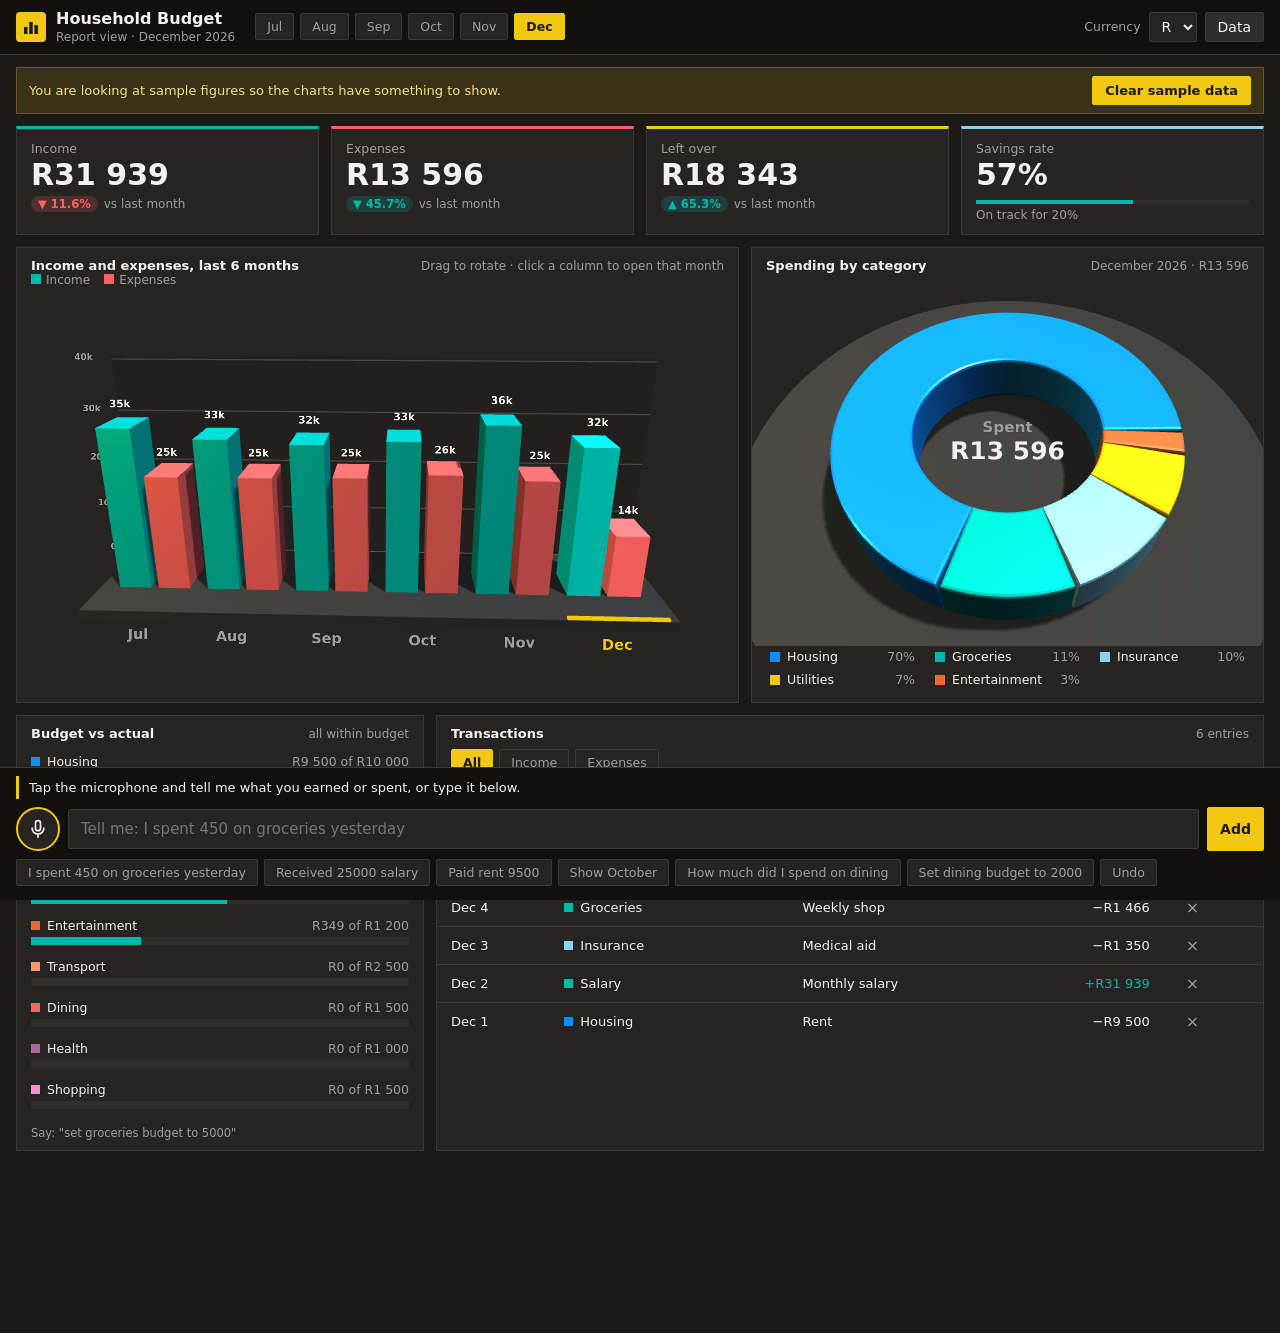
==== commit 144763ca: "Jarvis: replace budget link with an integrated Household Budget card (live totals, quick add, 3D vie" ====
--- a/site/budget.html
+++ b/site/budget.html
@@ -423,6 +423,8 @@
   renderSlicers();renderKpis();renderBudgets();renderLegend();renderTable();
   $('#sample').classList.toggle('on',!!S.sample&&S.tx.some(function(t){return t.sample}));
   if(bars)bars.rebuild();if(donut)donut.rebuild();
+  try{if(parent!==window){var t=totals(S.month),top=Object.keys(t.by).sort(function(a,c){return t.by[c]-t.by[a]}).slice(0,3).map(function(k){return {cat:k,amt:t.by[k],bud:S.budgets[k]||0}});
+    parent.postMessage({jv:'summary',cur:S.currency,month:mLabel(S.month,true),inc:t.inc,exp:t.exp,top:top,sample:!!S.sample},location.origin)}}catch(e){}
 }
 function commit(){save();renderAll()}
 
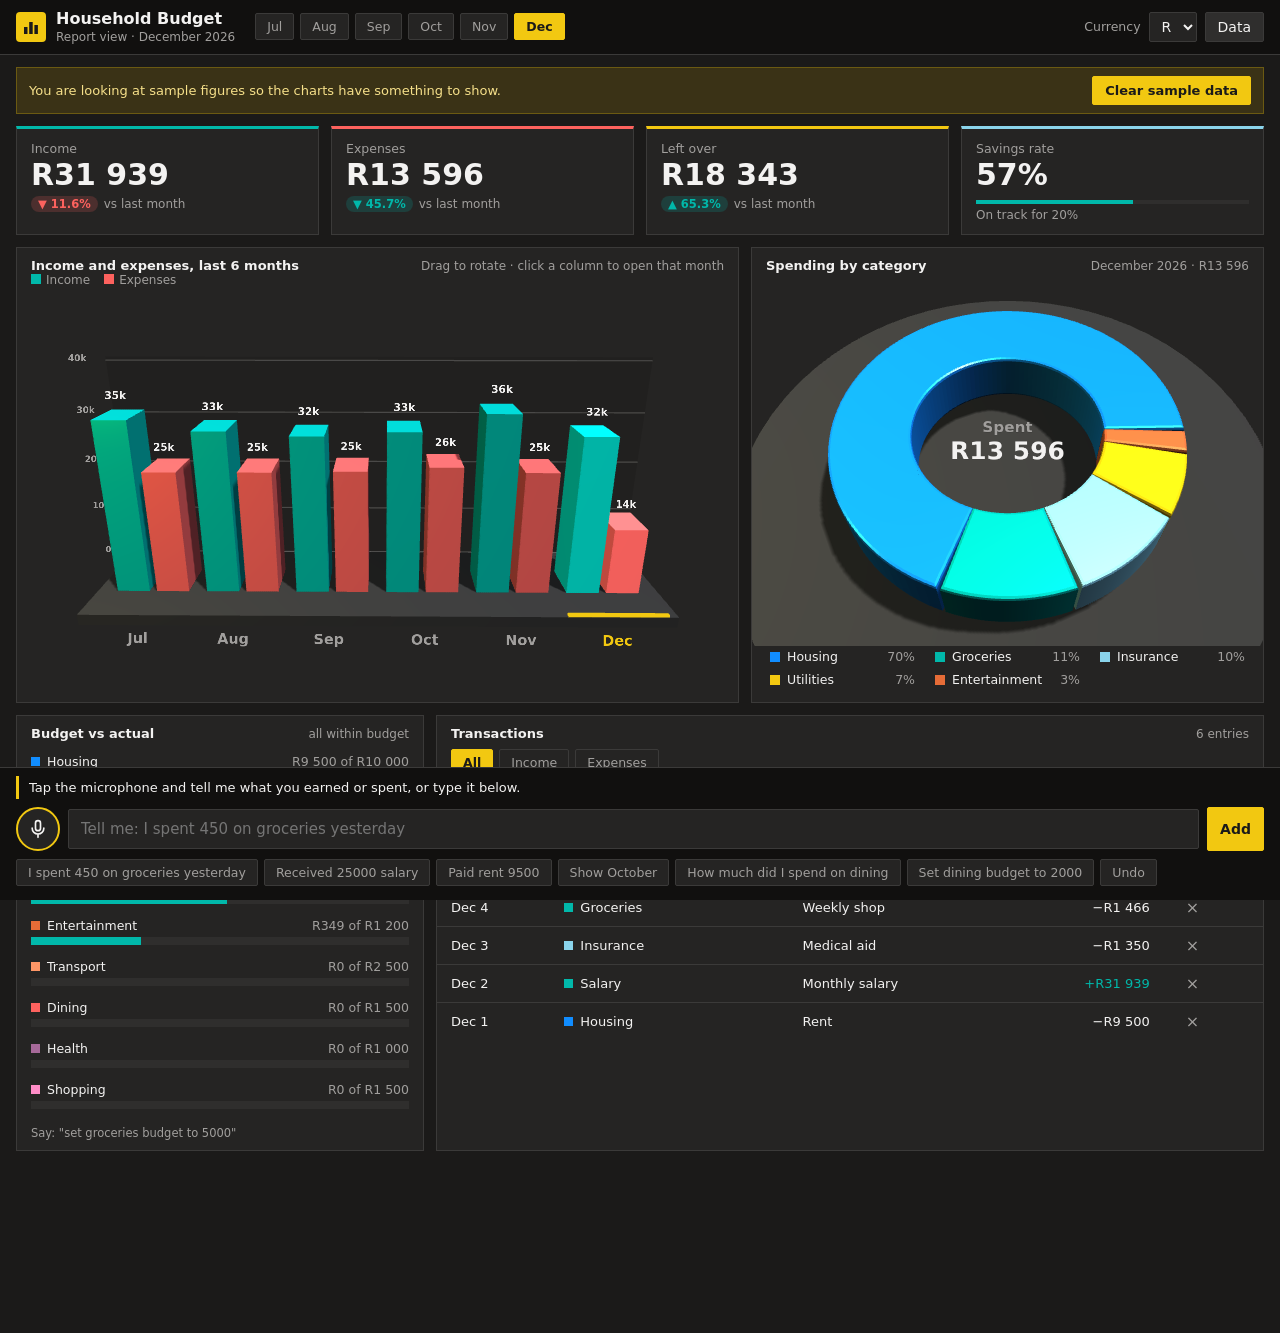
==== commit 9191d88c: "Budget in Jarvis: sync summary card reliably, keep iframe laid out, taller panel Co-Authored-By: Cla" ====
--- a/site/budget.html
+++ b/site/budget.html
@@ -423,6 +423,9 @@
   renderSlicers();renderKpis();renderBudgets();renderLegend();renderTable();
   $('#sample').classList.toggle('on',!!S.sample&&S.tx.some(function(t){return t.sample}));
   if(bars)bars.rebuild();if(donut)donut.rebuild();
+  sendSummary();
+}
+function sendSummary(){
   try{if(parent!==window){var t=totals(S.month),top=Object.keys(t.by).sort(function(a,c){return t.by[c]-t.by[a]}).slice(0,3).map(function(k){return {cat:k,amt:t.by[k],bud:S.budgets[k]||0}});
     parent.postMessage({jv:'summary',cur:S.currency,month:mLabel(S.month,true),inc:t.inc,exp:t.exp,top:top,sample:!!S.sample},location.origin)}}catch(e){}
 }
@@ -693,7 +696,7 @@
 var capture=null,_say=say;
 say=function(who,text){if(capture&&who==='bot'&&!/^Working that out/.test(text))capture.push(text);return _say(who,text)};
 window.addEventListener('message',function(e){
-  var d=e.data;if(!d||d.jv!=='cmd'||e.origin!==location.origin||!e.source)return;
+  var d=e.data;if(d&&d.jv==='ping'&&e.origin===location.origin){sendSummary();return}if(d&&d.jv==='show'&&e.origin===location.origin){window.dispatchEvent(new Event('resize'));stages.forEach(function(s){s.visible=true});renderAll();return}if(!d||d.jv!=='cmd'||e.origin!==location.origin||!e.source)return;
   capture=[];
   Promise.resolve(handle(String(d.text||''))).catch(function(){}).then(function(){
     var out=capture.join(' ')||'Done.';capture=null;
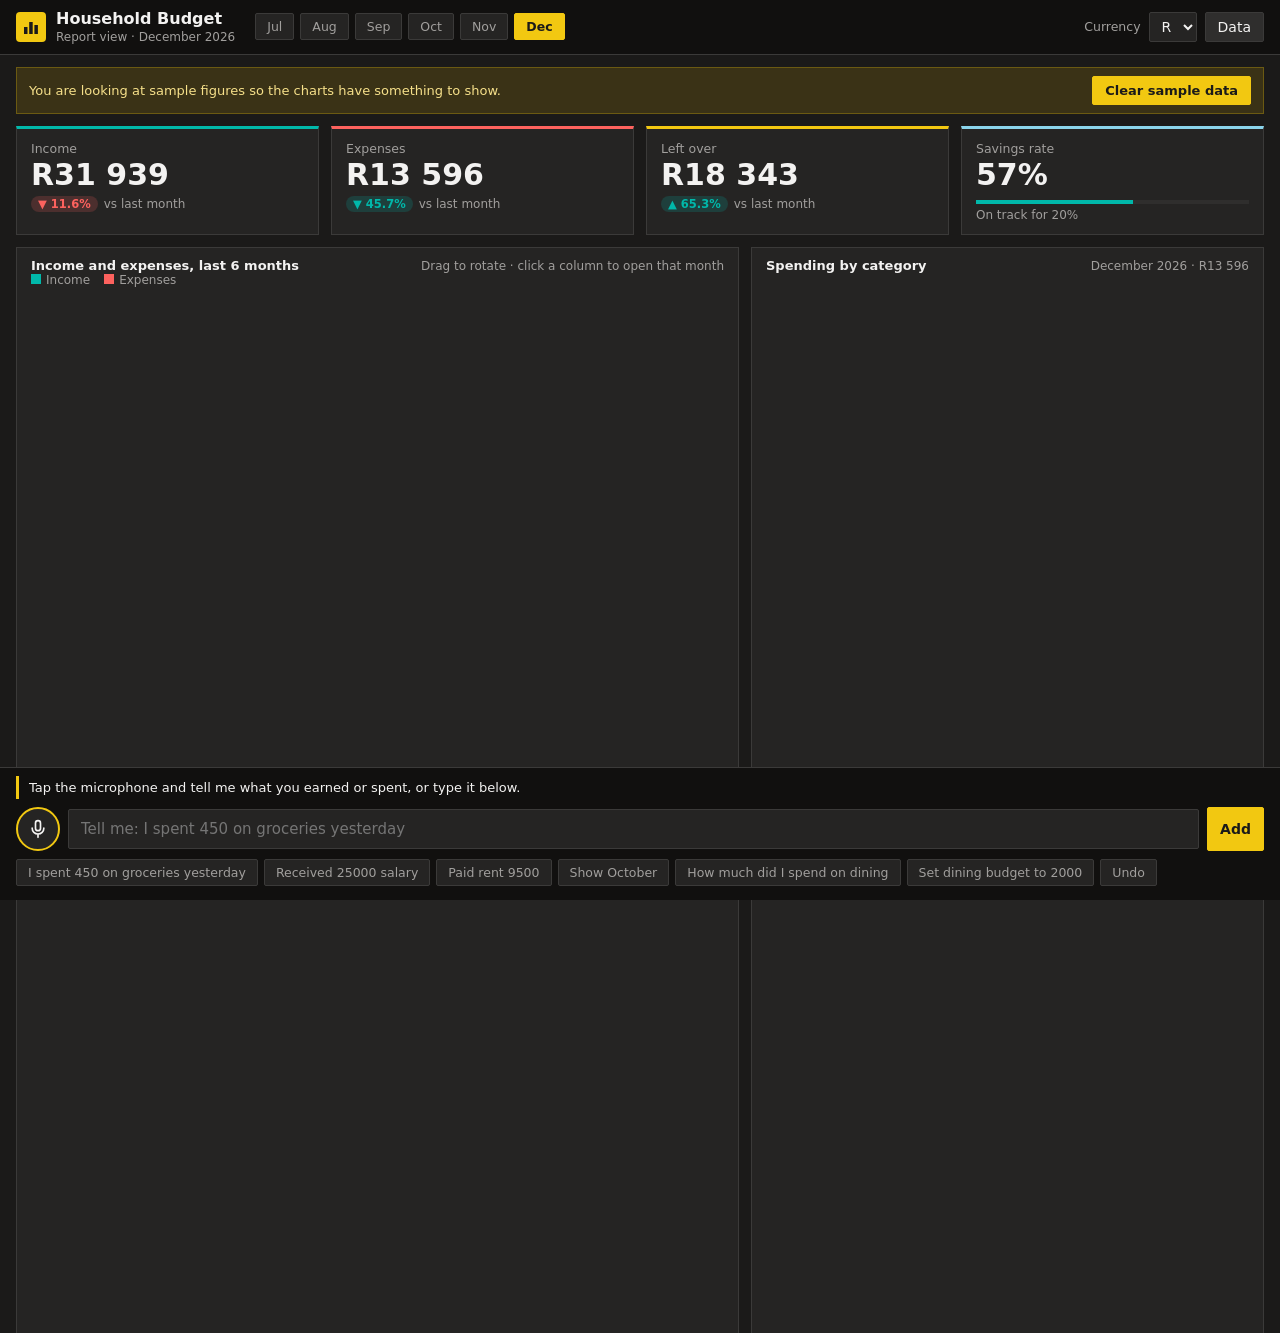
==== commit ccf7d601: "Jarvis budget card: read saved budget data directly so it always shows Co-Authored-By: Claude Sonnet" ====
--- a/site/budget.html
+++ b/site/budget.html
@@ -321,7 +321,7 @@
   return seed();
 }
 function save(){try{localStorage.setItem('hbudget3d',JSON.stringify(S))}catch(e){}}
-S=load();
+S=load();save();
 var catFilter=null,typeFilter='all',flashId=null;
 
 /* ---------- derived ---------- */
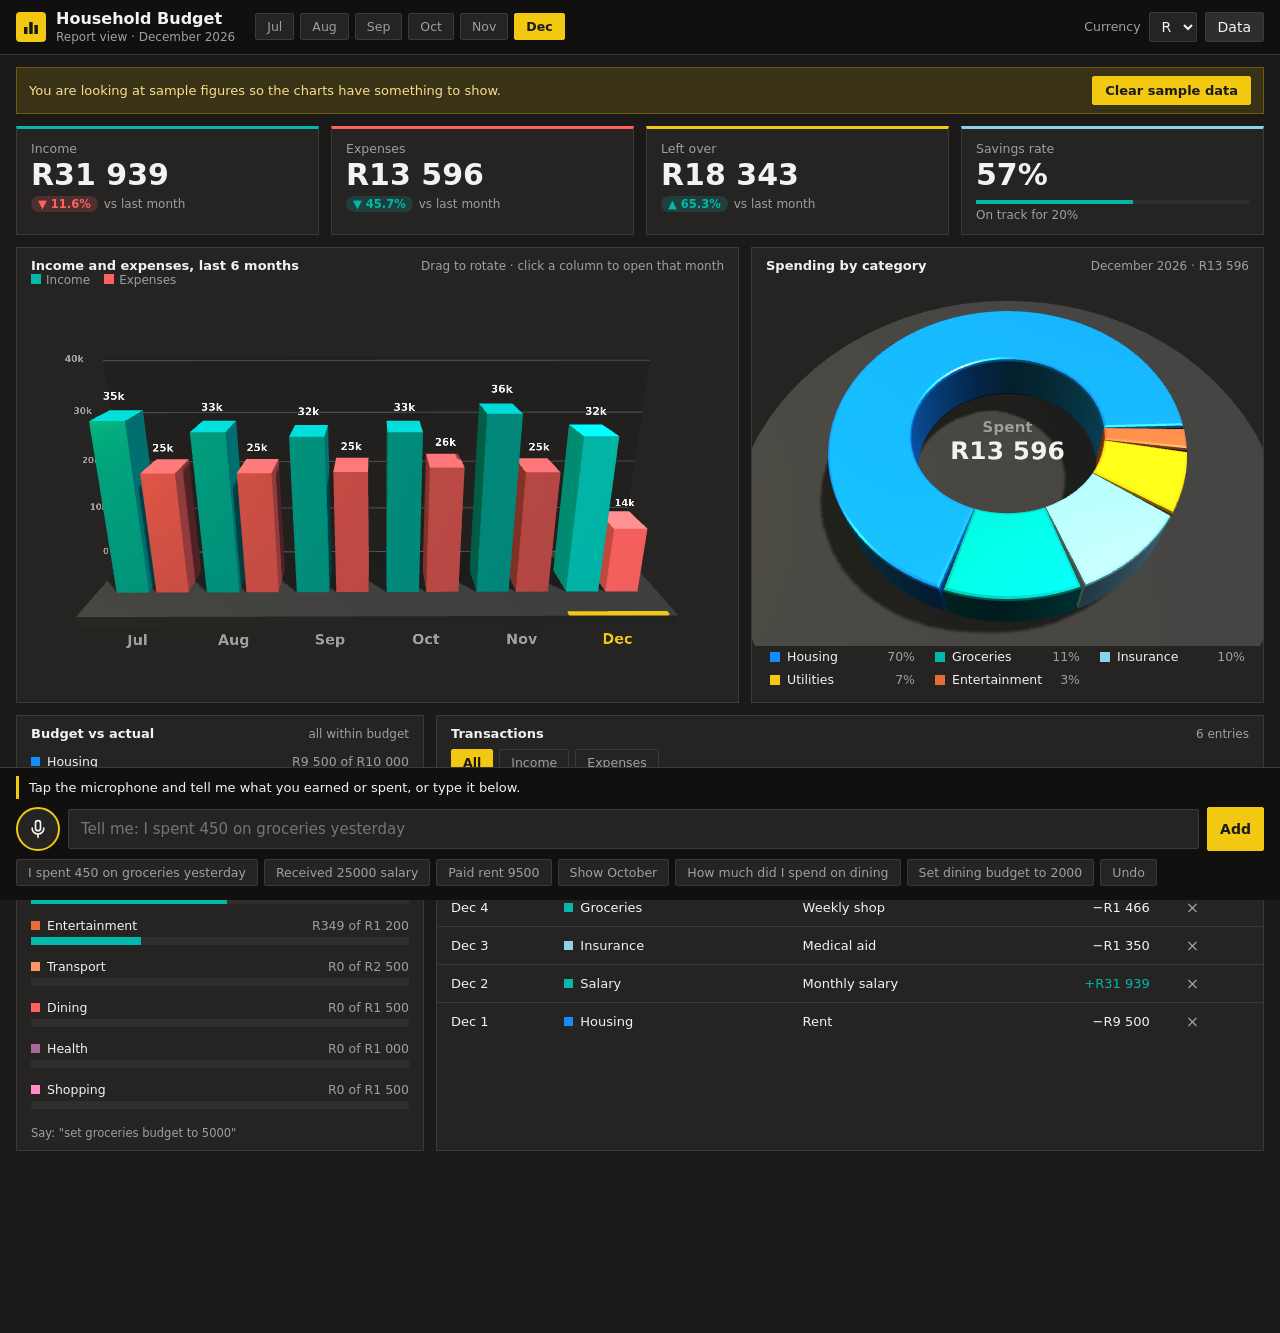
==== commit aef304c8: "Budget card: recent entries with descriptions; 'expenses ... for dinner' keeps the note Co-Authored-" ====
--- a/site/budget.html
+++ b/site/budget.html
@@ -265,7 +265,7 @@
   if(/\btoday\b|\bthis morning\b|\btonight\b/.test(clause))return {iso:iso(today),cut:/today|this morning|tonight/};
   return null;
 }
-var STOP=/\b(i|we|my|our|the|a|an|of|to|on|for|from|at|in|just|spent|spend|paid|pay|bought|buy|got|get|received|receive|earned|earn|add|added|expense|income|cost|me|was|were|is|rands?|euros?|dollars?|pounds?|bucks|and|with|today|yesterday|please|new)\b/g;
+var STOP=/\b(i|we|my|our|the|a|an|of|to|on|for|from|at|in|just|spent|spend|paid|pay|bought|buy|got|get|received|receive|earned|earn|add|added|expenses?|incomes?|cost|me|was|were|is|rands?|euros?|dollars?|pounds?|bucks|and|with|today|yesterday|please|new)\b/g;
 function parseEntries(text,today){
   var clauses=text.toLowerCase().split(/\s*(?:,(?!\d{3}\b)|;|\band then\b|\bthen\b|\balso\b|\band\b)\s*/);
   var out=[];
@@ -427,7 +427,8 @@
 }
 function sendSummary(){
   try{if(parent!==window){var t=totals(S.month),top=Object.keys(t.by).sort(function(a,c){return t.by[c]-t.by[a]}).slice(0,3).map(function(k){return {cat:k,amt:t.by[k],bud:S.budgets[k]||0}});
-    parent.postMessage({jv:'summary',cur:S.currency,month:mLabel(S.month,true),inc:t.inc,exp:t.exp,top:top,sample:!!S.sample},location.origin)}}catch(e){}
+    var rec=S.tx.slice().sort(function(a,c){return a.date<c.date?1:a.date>c.date?-1:c.id-a.id}).slice(0,5).map(function(x){return {type:x.type,cat:x.cat,note:x.note,amt:x.amount,date:x.date}});
+    parent.postMessage({jv:'summary',recent:rec,cur:S.currency,month:mLabel(S.month,true),inc:t.inc,exp:t.exp,top:top,sample:!!S.sample},location.origin)}}catch(e){}
 }
 function commit(){save();renderAll()}
 
